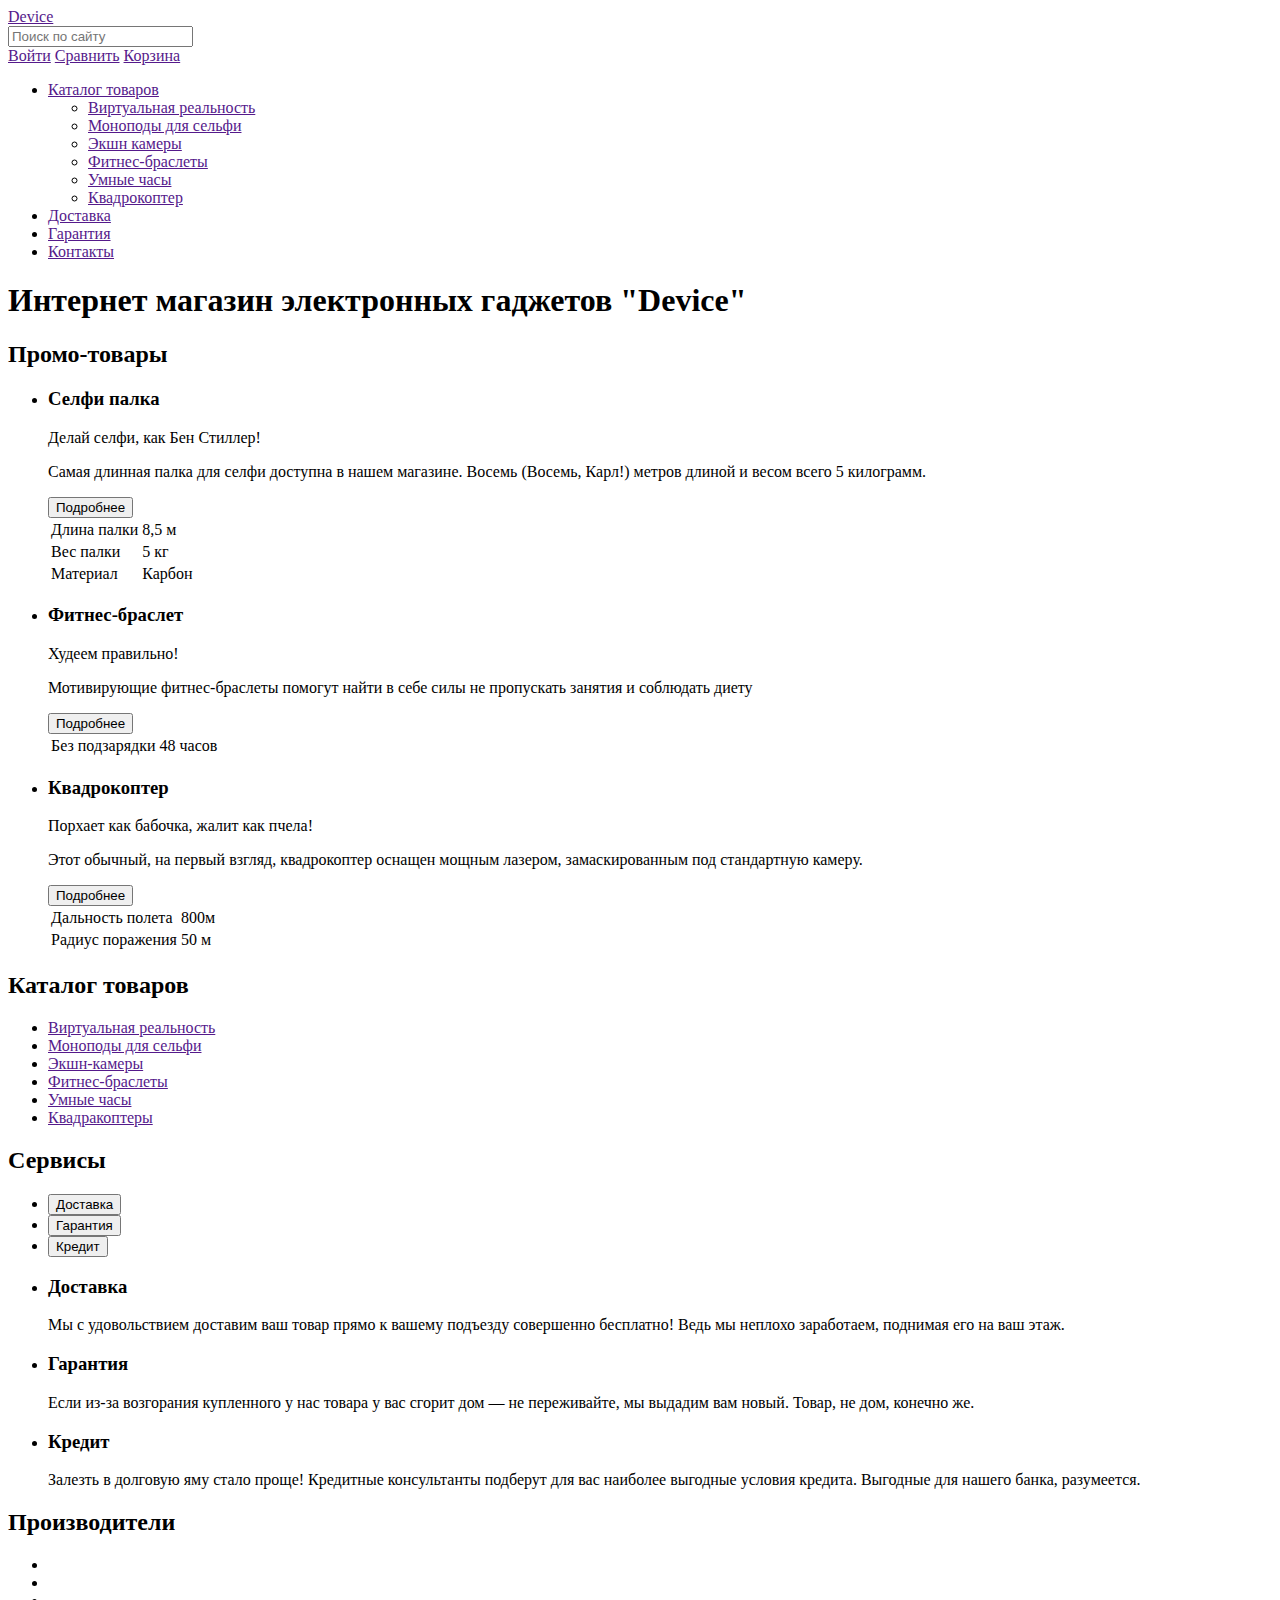
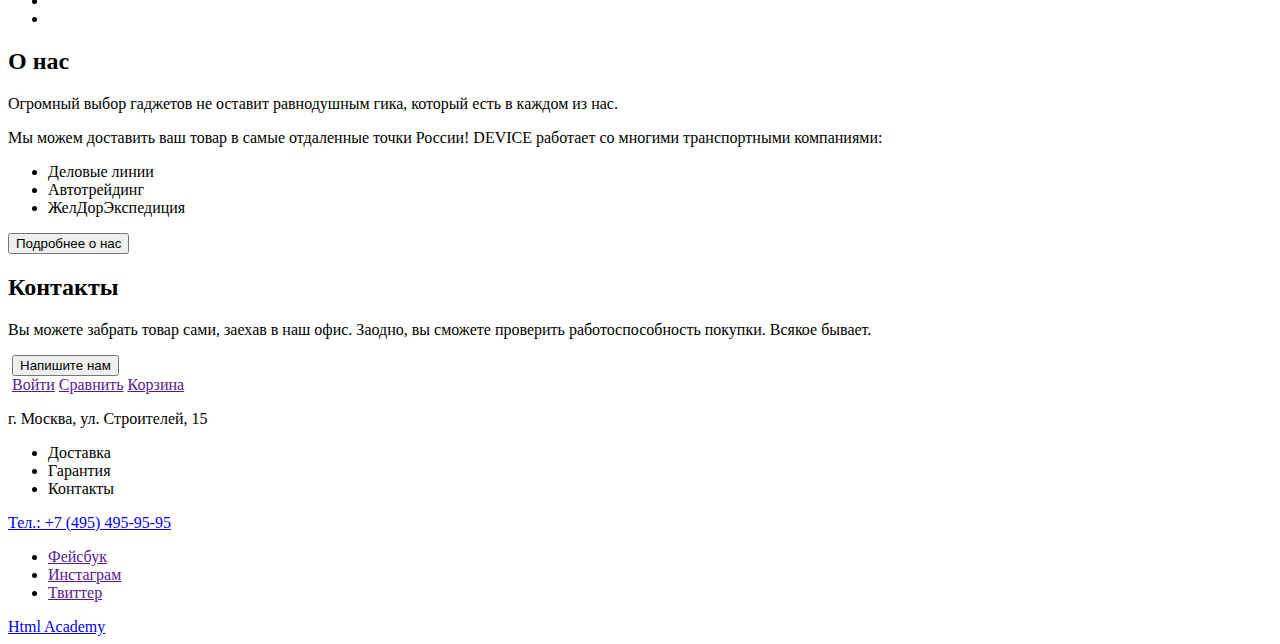
==== index.html @ 53449e1a "разметка главной и каталога" ====
<!DOCTYPE html>
<html lang="ru">

<head>
  <meta charset="UTF-8">
  <title>Интернет магазин электронных гаджетов "Device"</title>
</head>

<body>
  <header>
    <a href="">Device</a>
    <form action="">
      <input type="search" placeholder="Поиск по сайту">
    </form>
    <a href="">Войти</a>
    <a href="">Сравнить</a>
    <a href="">Корзина</a>
    <nav>
      <ul>
        <li>
          <a href="">Каталог товаров</a>
          <ul>
            <li><a href="">Виртуальная реальность</a></li>
            <li><a href="">Моноподы для сельфи</a></li>
            <li><a href="">Экшн камеры</a></li>
            <li><a href="">Фитнес-браслеты</a></li>
            <li><a href="">Умные часы</a></li>
            <li><a href="">Квадрокоптер</a></li>
          </ul>
        </li>
        <li><a href="">Доставка</a></li>
        <li><a href="">Гарантия</a></li>
        <li><a href="">Контакты</a></li>
      </ul>
    </nav>
  </header>
  <main>
    <h1>Интернет магазин электронных гаджетов "Device"</h1>
    <section>
      <h2>Промо-товары</h2>
      <ul>
        <li>
          <h3>Селфи палка</h3>
          <p>Делай селфи, как Бен Стиллер!</p>
          <p>Самая длинная палка для селфи доступна в нашем магазине. Восемь (Восемь, Карл!) метров
            длиной и весом всего 5 килограмм.
          </p>
          <button type="button">Подробнее</button>
          <table>
            <tr>
              <td>Длина палки</td>
              <td>8,5 м</td>
            </tr>
            <tr>
              <td>Вес палки</td>
              <td>5 кг</td>
            </tr>
            <tr>
              <td>Материал</td>
              <td>Карбон</td>
            </tr>
          </table>
        </li>
        <li>
          <h3>Фитнес-браслет</h3>
          <p>Худеем правильно!</p>
          <p>Мотивирующие фитнес-браслеты помогут найти в себе силы не пропускать занятия и соблюдать диету</p>
          <button type="button">Подробнее</button>
          <table>
            <tr>
              <td>Без подзарядки</td>
              <td>48 часов</td>
            </tr>
          </table>
        </li>
        <li>
          <h3>Квадрокоптер</h3>
          <p>Порхает как бабочка, жалит как пчела!</p>
          <p>Этот обычный, на первый взгляд, квадрокоптер оснащен мощным лазером, замаскированным под стандартную
            камеру.</p>
          <button type="button">Подробнее</button>
          <table>
            <tr>
              <td>Дальность полета</td>
              <td>800м</td>
            </tr>
            <tr>
              <td>Радиус поражения</td>
              <td>50 м</td>
            </tr>
          </table>
        </li>
      </ul>
    </section>
    <section>
      <h2>Каталог товаров</h2>
      <ul>
        <li><a href="">Виртуальная реальность</a></li>
        <li><a href="">Моноподы для сельфи</a></li>
        <li><a href="">Экшн-камеры</a></li>
        <li><a href="">Фитнес-браслеты</a></li>
        <li><a href="">Умные часы</a></li>
        <li><a href="">Квадракоптеры</a></li>
      </ul>
    </section>
    <section>
      <h2>Сервисы</h2>
      <ul>
        <li><button type="button">Доставка</button></li>
        <li><button type="button">Гарантия</button></li>
        <li><button type="button">Кредит</button></li>
      </ul>
      <ul>
        <li>
          <h3>Доставка</h3>
          <p>Мы с удовольствием доставим ваш товар прямо к вашему подъезду совершенно бесплатно! Ведь мы неплохо
            заработаем, поднимая его на ваш этаж.</p>
        </li>
        <li>
          <h3>Гарантия</h3>
          <p>Если из-за возгорания купленного у нас товара у вас сгорит дом — не переживайте, мы выдадим вам новый.
            Товар, не дом, конечно же.</p>
        </li>
        <li>
          <h3>Кредит</h3>
          <p>Залезть в долговую яму стало проще! Кредитные консультанты подберут для вас наиболее выгодные
            условия кредита. Выгодные для нашего банка, разумеется.</p>
        </li>
      </ul>
    </section>
    <section>
      <h2>Производители</h2>
      <ul>
        <li><a href=""><img src="" alt=""></a></li>
        <li><a href=""><img src="" alt=""></a></li>
        <li><a href=""><img src="" alt=""></a></li>
        <li><a href=""><img src="" alt=""></a></li>
      </ul>
    </section>
    <section>
      <h2>О нас</h2>
      <p>Огромный выбор гаджетов не оставит равнодушным гика,
        который есть в каждом из нас.</p>
      <p>Мы можем доставить ваш товар в самые отдаленные точки
        России! DEVICE работает со многими транспортными компаниями:</p>
      <ul>
        <li>Деловые линии</li>
        <li>Автотрейдинг</li>
        <li>ЖелДорЭкспедиция</li>
      </ul>
      <button type="button">Подробнее о нас</button>
    </section>
    <section>
      <h2>Контакты</h2>
      <p>Вы можете забрать товар сами, заехав в наш офис. Заодно, вы сможете
        проверить работоспособность покупки. Всякое бывает.</p>
      <img src="" alt="">
      <button type="button">Напишите нам</button>
    </section>
  </main>
  <footer>
    <a href=""><img src="" alt=""></a>
    <a href="">Войти</a>
    <a href="">Сравнить</a>
    <a href="">Корзина</a>
    <p>г. Москва, ул. Строителей, 15</p>
    <ul>
      <li>Доставка</li>
      <li>Гарантия</li>
      <li>Контакты</li>
    </ul>
    <a href="tel:+7 (495) 495-95-95">Тел.: +7 (495) 495-95-95</a>
    <ul>
      <li><a href="">Фейсбук</a></li>
      <li><a href="">Инстаграм</a></li>
      <li><a href="">Твиттер</a></li>
    </ul>
    <a class="link developers__link" href="https://htmlacademy.ru/intensive/htmlcss">Html Academy</a>
  </footer>
</body>

</html>
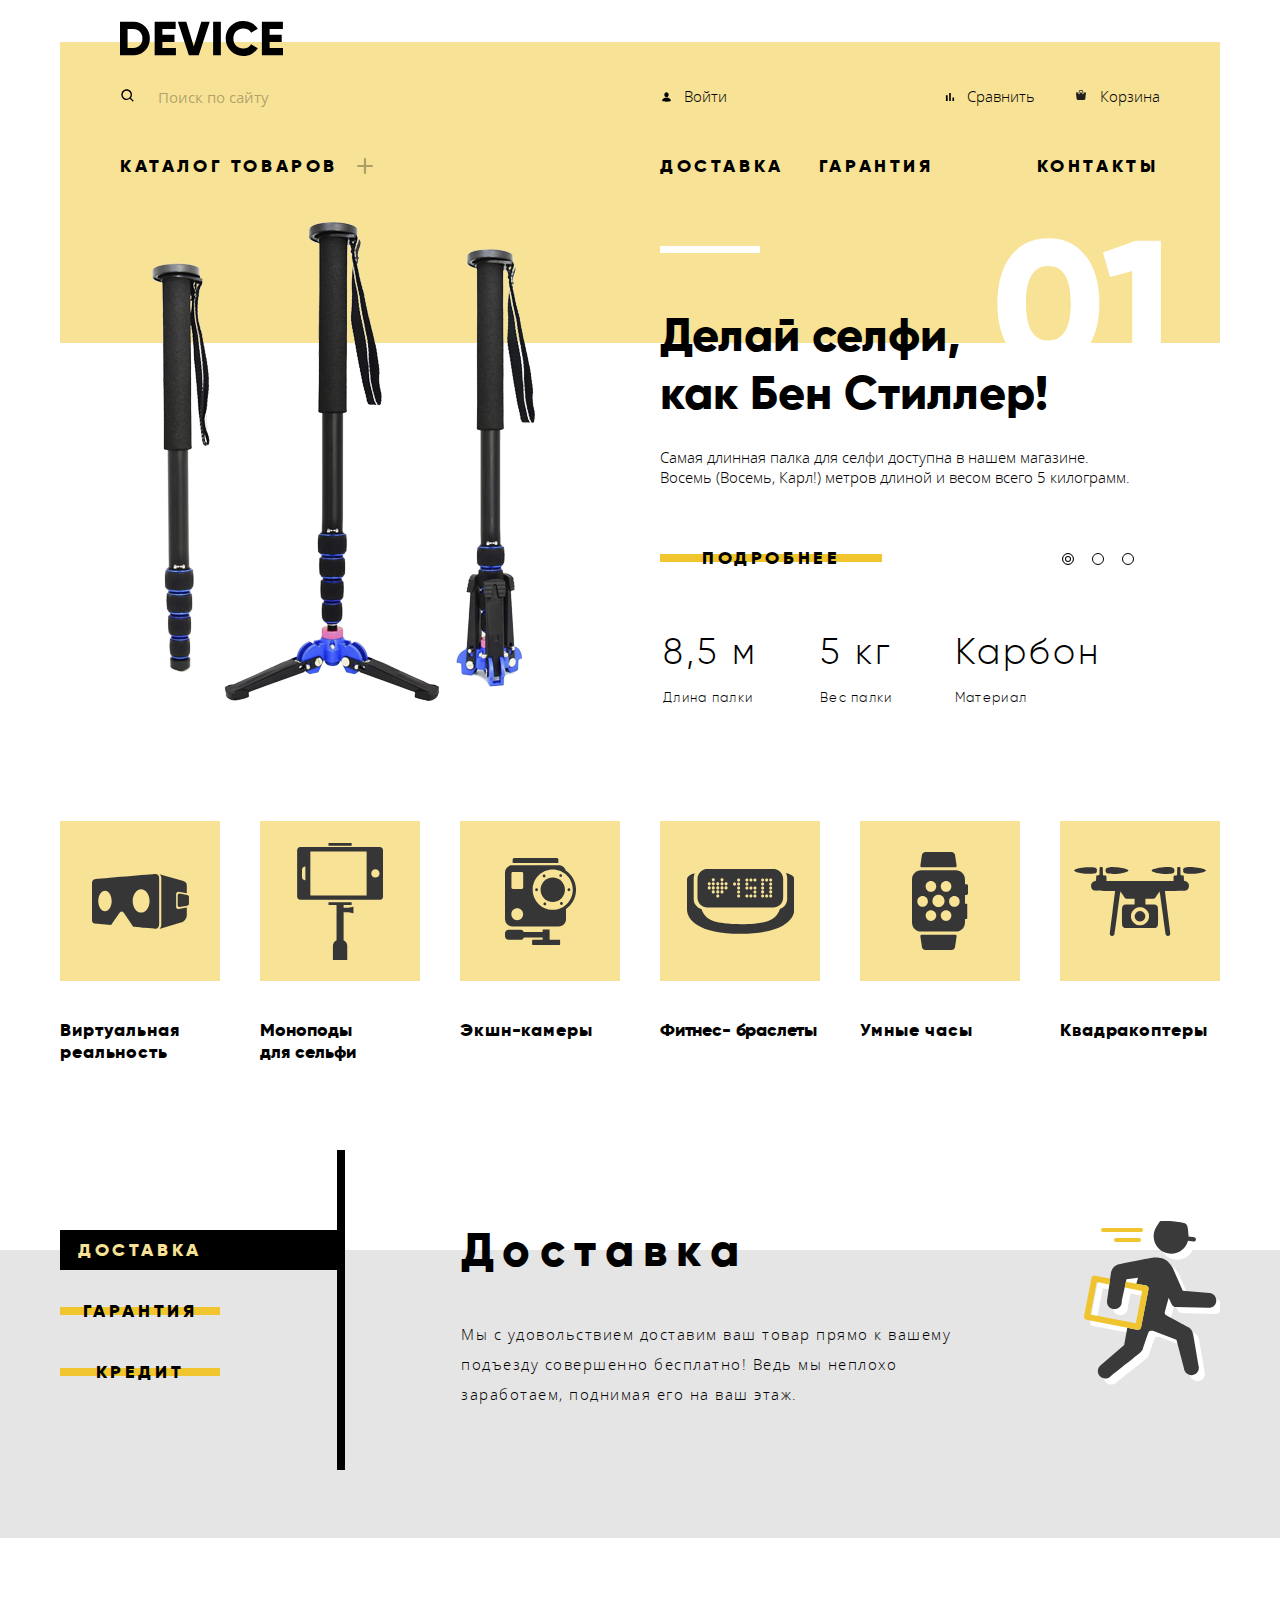
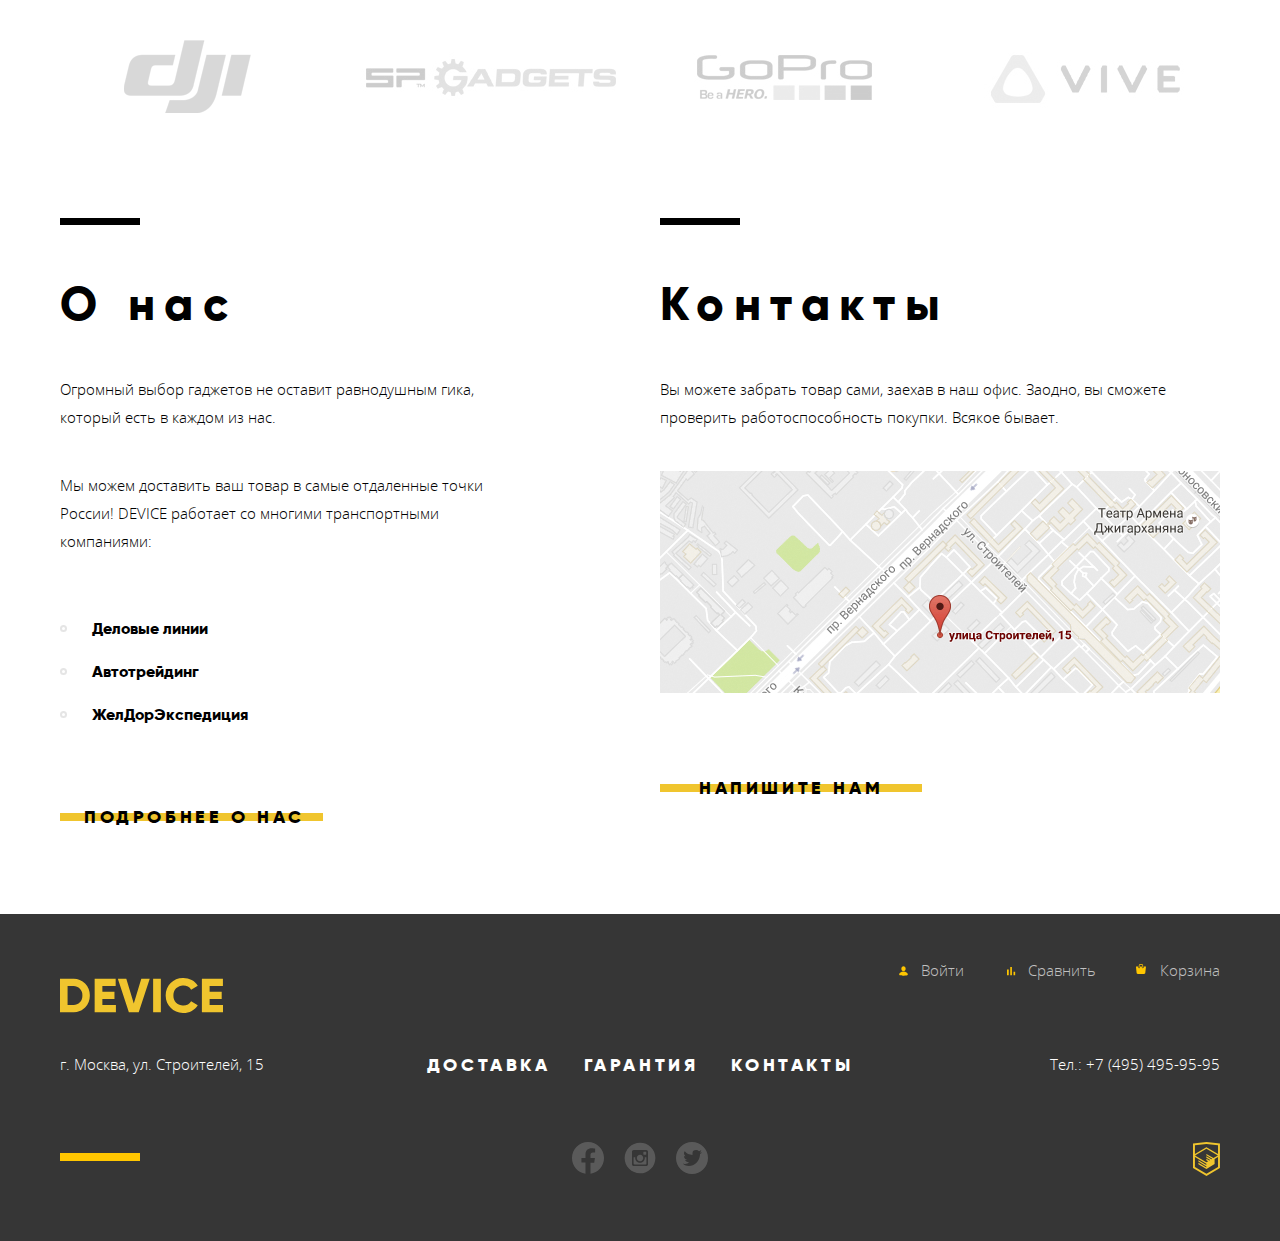
==== commit 3d3c0a88: "стили главной страницы" ====
--- a/index.html
+++ b/index.html
@@ -4,179 +4,382 @@
 <head>
   <meta charset="UTF-8">
   <title>Интернет магазин электронных гаджетов "Device"</title>
+  <link href="css/normalize.css" rel="stylesheet">
+  <link href="css/style.css" rel="stylesheet">
 </head>
 
 <body>
-  <header>
-    <a href="">Device</a>
-    <form action="">
-      <input type="search" placeholder="Поиск по сайту">
+  <div class="layout-positioner">
+    <header class="header">
+      <span class="header__logo"><img src="img/device-logo-black.svg" width="163" height="35"
+          alt="Логотип Device"></span>
+      <div class="header-container">
+        <div class="header-top">
+          <form class="search-form" action="https://echo.htmlacademy.ru" method="GET">
+            <label class="search-form__label" for="search-form__search">
+              <span class="visually-hidden">Поиск по сайту</span>
+            </label>
+            <input class="search-form__input" id="search-form__search" type="search" placeholder="Поиск по сайту">
+            <button class="search-form__button" type="submit">найти</button>
+          </form>
+          <div class="header-top__user-menu">
+            <a class="link header-top__link header-top__link_type_enter" href="blank.html">Войти</a>
+            <a class="link header-top__link header-top__link_type_compare" href="blank.html">Сравнить</a>
+            <a class="link header-top__link header-top__link_type_cart" href="blank.html">Корзина</a>
+          </div>
+        </div>
+        <div class="header-bottom">
+          <div class="catalog-menu-container">
+            <a class="link header-bottom__link" href="blank.html">Каталог товаров</a>
+            <ul class="catalog-menu">
+              <li class="catalog-menu__item"><a class="link catalog-menu__link" href="blank.html">Виртуальная
+                  реальность</a>
+              </li>
+              <li class="catalog-menu__item"><a class="link catalog-menu__link"
+                  href="blank.html">Фитнес-&nbsp;браслеты</a></li>
+              <li class="catalog-menu__item"><a class="link catalog-menu__link" href="blank.html">Квадрокоптер</a></li>
+              <li class="catalog-menu__item"><a class="link catalog-menu__link" href="catalog.html">Моноподы для
+                  сельфи</a></li>
+              <li class="catalog-menu__item"><a class="link catalog-menu__link" href="blank.html">Умные
+                  часы</a></li>
+              <li class="catalog-menu__item"><a class="link catalog-menu__link" href="blank.html">Экш-камеры</a></li>
+            </ul>
+          </div>
+          <nav class="main-navigation">
+            <ul class="main-navigation__list">
+              <li class="main-navigation__item"><a class="link header-bottom__link" href="blank.html">Доставка</a></li>
+              <li class="main-navigation__item"><a class="link header-bottom__link" href="blank.html">Гарантия</a></li>
+              <li class="main-navigation__item"><a class="link header-bottom__link" href="blank.html">Контакты</a></li>
+            </ul>
+          </nav>
+        </div>
+      </div>
+    </header>
+  </div>
+  <main class="main">
+    <div class="layout-positioner">
+      <h1 class="visually-hidden">Интернет магазин электронных гаджетов "Device"</h1>
+      <section class="main__promo-sliders">
+        <h2 class="visually-hidden">Промо-товары</h2>
+        <ul class="promo-sliders">
+          <li class="promo-slider promo-slider_current">
+            <h3 class="visually-hidden">Селфи палка</h3>
+            <div class="promo-slider__image-container">
+              <img class="promo-slider__image" src="img/slider-1_1.png" width="384" height="486" alt="Палка для сельфи">
+            </div>
+            <div class="promo-slider__desc">
+              <p class="title promo-slider__title">Делай селфи,<br> как Бен Стиллер!</p>
+              <p class="promo-slider__text">Самая длинная палка для селфи доступна в нашем магазине. Восемь
+                (Восемь, Карл!) метров длиной и весом всего 5 килограмм.
+              </p>
+              <div class="promo-slider__buttons-container">
+                <a class="link link-button promo-slider__link-button" href="blank.html">Подробнее</a>
+                <ul class="slider-controls">
+                  <li class="slider-controls__item"><button
+                      class="slider-controls__button slider-controls__button-current" type="button"
+                      aria-label="Первый слайд"></button></li>
+                  <li class="slider-controls__item"><button class="slider-controls__button" type="button"
+                      aria-label="Второй слайд"></button></li>
+                  <li class="slider-controls__item"><button class="slider-controls__button" type="button"
+                      aria-label="Третий слайд"></button></li>
+                </ul>
+              </div>
+              <table class="slider-table">
+                <tr class="slider-table__item">
+                  <td class="slider-table__value">8,5 м</td>
+                  <td class="slider-table__name">Длина палки</td>
+                </tr>
+                <tr class="slider-table__item">
+                  <td class="slider-table__value">5 кг</td>
+                  <td class="slider-table__name">Вес палки</td>
+                </tr>
+                <tr class="slider-table__item">
+                  <td class="slider-table__value">Карбон</td>
+                  <td class="slider-table__name">Материал</td>
+                </tr>
+              </table>
+            </div>
+          </li>
+          <li class="promo-slider ">
+            <h3 class="visually-hidden">Фитнес-браслет</h3>
+            <div class="promo-slider__image-container">
+              <img class="promo-slider__image" src="img/slider-2_1.png" width="345" height="485" alt="Фитнес-браслет">
+            </div>
+            <div class="promo-slider__desc">
+              <p class="title promo-slider__title">Худеем<br> правильно!</p>
+              <p class="promo-slider__text">Мотивирующие фитнес-браслеты помогут найти в себе силы не&nbsp;пропускать
+                занятия и соблюдать диету</p>
+              <div class="promo-slider__buttons-container">
+                <a class="link link-button promo-slider__link-button" href="blank.html">Подробнее</a>
+                <ul class="slider-controls">
+                  <li class="slider-controls__item"><button class="slider-controls__button" type="button"
+                      aria-label="Первый слайд"></button></li>
+                  <li class="slider-controls__item"><button
+                      class="slider-controls__button slider-controls__button-current" type="button"
+                      aria-label="Второй слайд"></button></li>
+                  <li class="slider-controls__item"><button class="slider-controls__button" type="button"
+                      aria-label="Третий слайд"></button></li>
+                </ul>
+              </div>
+              <table class="slider-table">
+                <tr class="slider-table__item">
+                  <td class="slider-table__value">48 часов</td>
+                  <td class="slider-table__name">Без подзарядки</td>
+                </tr>
+              </table>
+            </div>
+          </li>
+          <li class="promo-slider ">
+            <h3 class="visually-hidden">Квадрокоптер</h3>
+            <div class="promo-slider__image-container">
+              <img class="promo-slider__image" src="img/slider-3_1.png" width="526" height="334" alt="Квадрокоптер">
+            </div>
+            <div class="promo-slider__desc">
+              <p class="title promo-slider__title">Порхает как бабочка, жалит как пчела!</p>
+              <p class="promo-slider__text">Этот обычный, на первый взгляд, квадрокоптер оснащен мощным&nbsp;лазером,
+                замаскированным под стандартную
+                камеру.</p>
+              <div class="promo-slider__buttons-container">
+                <a class="link link-button promo-slider__link-button" href="">Подробнее</a>
+                <ul class="slider-controls">
+                  <li class="slider-controls__item"><button class="slider-controls__button" type="button"
+                      aria-label="Первый слайд"></button></li>
+                  <li class="slider-controls__item"><button class="slider-controls__button" type="button"
+                      aria-label="Второй слайд"></button></li>
+                  <li class="slider-controls__item"><button
+                      class="slider-controls__button slider-controls__button-current" type="button"
+                      aria-label="Третий слайд"></button></li>
+                </ul>
+              </div>
+              <table class="slider-table">
+                <tr class="slider-table__item">
+                  <td class="slider-table__value">800 м</td>
+                  <td class="slider-table__name">Дальность полета</td>
+                </tr>
+                <tr class="slider-table__item">
+                  <td class="slider-table__value">50 м</td>
+                  <td class="slider-table__name">Радиус поражения</td>
+                </tr>
+              </table>
+            </div>
+          </li>
+        </ul>
+      </section>
+      <section class="main__catalog-products">
+        <h2 class="visually-hidden">Каталог товаров</h2>
+        <ul class="catalog-products">
+          <li class="catalog-products__item">
+            <a class="link catalog-products__link" href="blank.html">
+              <figure class="catalog-products__figure">
+                <div class="catalog-products__image-container">
+                  <img class="catalog-products__image" src="img/popular-1.svg" width="97" height="55" alt="">
+                </div>
+                <figcaption class="catalog-products__figcaption">Виртуальная реальность</figcaption>
+              </figure>
+            </a>
+          </li>
+          <li class="catalog-products__item">
+            <a class="link catalog-products__link" href="catalog.html">
+              <figure class="catalog-products__figure">
+                <div class="catalog-products__image-container">
+                  <img class="catalog-products__image" src="img/popular-2.svg" width="86" height="117" alt="">
+                </div>
+                <figcaption class="catalog-products__figcaption">Моноподы для&nbsp;сельфи</figcaption>
+              </figure>
+            </a>
+          </li>
+          <li class="catalog-products__item">
+            <a class="link catalog-products__link" href="blank.html">
+              <figure class="catalog-products__figure">
+                <div class="catalog-products__image-container">
+                  <img class="catalog-products__image" src="img/popular-3.svg" width="71" height="87" alt="">
+                </div>
+                <figcaption class="catalog-products__figcaption">Экшн-камеры</figcaption>
+              </figure>
+            </a>
+          </li>
+          <li class="catalog-products__item">
+            <a class="link catalog-products__link" href="blank.html">
+              <figure class="catalog-products__figure">
+                <div class="catalog-products__image-container">
+                  <img class="catalog-products__image" src="img/popular-4.svg" width="107" height="65" alt="">
+                </div>
+                <figcaption class="catalog-products__figcaption">Фитнес-&nbsp;браслеты</figcaption>
+              </figure>
+            </a>
+          </li>
+          <li class="catalog-products__item">
+            <a class="link catalog-products__link" href="blank.html">
+              <figure class="catalog-products__figure">
+                <div class="catalog-products__image-container">
+                  <img class="catalog-products__image" src="img/popular-5.svg" width="56" height="98" alt="">
+                </div>
+                <figcaption class="catalog-products__figcaption">Умные часы</figcaption>
+              </figure>
+            </a>
+          </li>
+          <li class="catalog-products__item">
+            <a class="link catalog-products__link" href="blank.html">
+              <figure class="catalog-products__figure">
+                <div class="catalog-products__image-container">
+                  <img class="catalog-products__image" src="img/popular-6.svg" width="132" height="69" alt="">
+                </div>
+                <figcaption class="catalog-products__figcaption">Квадракоптеры</figcaption>
+              </figure>
+            </a>
+          </li>
+        </ul>
+      </section>
+    </div>
+    <section class="main__services-sliders">
+      <div class="layout-positioner">
+        <div class="services-sliders__container">
+          <h2 class="visually-hidden">Сервисы</h2>
+          <ul class="services-sliders__nav">
+            <li class="services-sliders__nav-content services-sliders__nav-content-current"><button
+                class="link-button services-sliders__button" type="button">Доставка</button></li>
+            <li class="services-sliders__nav-content"><button class="link-button services-sliders__button"
+                type="button">Гарантия</button></li>
+            <li class="services-sliders__nav-content"><button class="link-button services-sliders__button"
+                type="button">Кредит</button></li>
+          </ul>
+          <ul class="services-sliders__list">
+            <li class="services-slider services-slider_current">
+              <h3 class="title services-slider__title">Доставка</h3>
+              <p class="services-slider__text">Мы с удовольствием доставим ваш товар прямо к вашему<br> подъезду
+                совершенно бесплатно! Ведь мы неплохо<br> заработаем, поднимая его на ваш этаж.</p>
+            </li>
+            <li class="services-slider ">
+              <h3 class="title services-slider__title">Гарантия</h3>
+              <p class="services-slider__text">Если из-за возгорания купленного у нас товара у вас сгорит дом — не
+                переживайте, мы выдадим вам новый.<br> Товар, не дом, конечно же.</p>
+            </li>
+            <li class="services-slider">
+              <h3 class="title services-slider__title">Кредит</h3>
+              <p class="services-slider__text">Залезть в долговую яму стало проще! Кредитные консультанты подберут для
+                вас наиболее выгодные<br> условия кредита. Выгодные для нашего банка, разумеется.</p>
+            </li>
+          </ul>
+        </div>
+      </div>
+    </section>
+    <div class="layout-positioner">
+      <section class="main__manufacturers">
+        <h2 class="visually-hidden">Производители</h2>
+        <ul class="manufacturers__list">
+          <li class="manufacturers__item"><a class="link manufacturers__link" href="blank.html"
+              aria-label="Перейти на сайт производителя Dji"><img class="manufacturers__image"
+                src="img/manufacturers_logo-1.png" width="260" height="100" alt="Логотип производителя Dji"></a></li>
+          <li class="manufacturers__item"><a class="link manufacturers__link" href="blank.html"
+              aria-label="Перейти на сайт производителя Sp Gadjets"><img class="manufacturers__image"
+                src="img/manufacturers_logo-2.png" width="260" height="100" alt="Логотип производителя Sp Gadjets"></a>
+          </li>
+          <li class="manufacturers__item"><a class="link manufacturers__link" href="blank.html"
+              aria-label="Перейти на сайт производителя Go pro"><img class="manufacturers__image"
+                src="img/manufacturers_logo-3.png" width="260" height="100" alt="Логотип производителя Go Pro"></a></li>
+          <li class="manufacturers__item"><a class="link manufacturers__link" href="blank.html"
+              aria-label="Перейти на сайт производителя Vive"><img class="manufacturers__image"
+                src="img/manufacturers_logo-4.png" width="260" height="100" alt="Логотип производителя Vive"></a>
+          </li>
+        </ul>
+      </section>
+      <div class="info main__info-container">
+        <section class="about-us">
+          <h2 class="title info__title">О нас</h2>
+          <p class="info__text">Огромный выбор гаджетов не оставит равнодушным гика,
+            который есть в каждом из нас.</p>
+          <p class="info__text">Мы можем доставить ваш товар в самые отдаленные точки
+            России! DEVICE работает со многими транспортными компаниями:</p>
+          <ul class="about-us__list">
+            <li class="about-us__item">Деловые линии</li>
+            <li class="about-us__item">Автотрейдинг</li>
+            <li class="about-us__item">ЖелДорЭкспедиция</li>
+          </ul>
+          <a class="link link-button about-us__link-button" href="blank.html">Подробнее о нас</a>
+        </section>
+        <section class="contacts">
+          <h2 class="title info__title">Контакты</h2>
+          <p class="info__text">Вы можете забрать товар сами, заехав в наш офис. Заодно, вы сможете
+            проверить работоспособность покупки. Всякое бывает.</p>
+          <a class="link contacts__image-link"
+            href="https://www.google.ru/maps/d/viewer?mid=1NiERkeAQxdjzrdMQ0gcSNCqIagpv5r_j&hl=ru&ll=59.93878907302976%2C30.323349251852488&z=17"
+            aria-label="Перейти к сервису google карты"><img class="contacts__image" src="img/map.jpg" width="560"
+              height="222" alt="Офис компании по адресу ул. Строителей 15, Москва"></a>
+          <a class="link link-button contacts__link-button" href="blank.html">Напишите нам</a>
+        </section>
+      </div>
+    </div>
+  </main>
+  <footer class="footer">
+    <div class="layout-positioner">
+      <div class="footer-top">
+        <img class="footer-top__image-logo" src="img/device-logo-yellow.svg" width="163" height="35" alt="">
+        <div class="footer-top__user-menu">
+          <a class="link footer-top-user-menu__link" href="blank.html">Войти</a>
+          <a class="link footer-top-user-menu__link" href="blank.html">Сравнить</a>
+          <a class="link footer-top-user-menu__link" href="blank.html">Корзина</a>
+        </div>
+      </div>
+      <div class="footer-middle">
+        <p class="footer-middle__address">г. Москва, ул. Строителей, 15</p>
+        <ul class="footer-middle__shop-menu">
+          <li class="footer-middle-shop-menu__item"><a class="link footer-middle-shop-menu__link"
+              href="blank.html">Доставка</a>
+          </li>
+          <li class="footer-middle-shop-menu__item"><a class="link footer-middle-shop-menu__link"
+              href="blank.html">Гарантия</a>
+          </li>
+          <li class="footer-middle-shop-menu__item"><a class="link footer-middle-shop-menu__link"
+              href="blank.html">Контакты</a>
+          </li>
+        </ul>
+        <a class="link footer-middle__tel" href="tel:+74954959595">Тел.: +7 (495) 495-95-95</a>
+      </div>
+      <div class="footer-bottom">
+        <ul class="footer-bottom__social-menu">
+          <li class="footer-bottom-social-menu__item"><a class="link footer-bottom-social-menu__link"
+              href="blank.html"><span class="visually-hidden">Фейсбук</span></a></li>
+          <li class="footer-bottom-social-menu__item"><a class="link footer-bottom-social-menu__link"
+              href="blank.html"><span class="visually-hidden">Инстаграм</span></a></li>
+          <li class="footer-bottom-social-menu__item"><a class="link footer-bottom-social-menu__link"
+              href="blank.html"><span class="visually-hidden">Твиттер</span></a></li>
+        </ul>
+        <a class="link footer-bottom__developers-link" href="https://htmlacademy.ru/intensive/htmlcss"><span
+            class="visually-hidden">HTML Academy</span></a>
+      </div>
+    </div>
+  </footer>
+  <section class="modal modal-feedback ">
+    <h2 class="visually-hidden">Обратная связь</h2>
+    <form class="feedback-form" action="https://echo.htmlacademy.ru/" method="POST">
+
+      <p class="feedback-form__item-contacts">
+        <label for="feedback-name">Ваше имя:</label>
+        <input class="feedback-form__input feedback-form__input_type_text" id="feedback-name" type="text" name="name"
+          placeholder="Имя Фамилия">
+      </p>
+      <p class="feedback-form__item-contacts">
+        <label for="feedback-email">Ваш e-mail:</label>
+        <input class="feedback-form__input feedback-form__input_type_email" id="feedback-email" type="email"
+          name="email" placeholder="email@example.com">
+      </p>
+      <p class="feedback-form__item-text">
+        <label for="feedback-text">Текст письма:</label>
+        <textarea class="feedback-form__textarea" id="feedback-text" name="text"
+          placeholder="В свободной форме"></textarea>
+      </p>
+      <button class="link-button feedback-form__button" type="submit">Отправить</button>
     </form>
-    <a href="">Войти</a>
-    <a href="">Сравнить</a>
-    <a href="">Корзина</a>
-    <nav>
-      <ul>
-        <li>
-          <a href="">Каталог товаров</a>
-          <ul>
-            <li><a href="">Виртуальная реальность</a></li>
-            <li><a href="">Моноподы для сельфи</a></li>
-            <li><a href="">Экшн камеры</a></li>
-            <li><a href="">Фитнес-браслеты</a></li>
-            <li><a href="">Умные часы</a></li>
-            <li><a href="">Квадрокоптер</a></li>
-          </ul>
-        </li>
-        <li><a href="">Доставка</a></li>
-        <li><a href="">Гарантия</a></li>
-        <li><a href="">Контакты</a></li>
-      </ul>
-    </nav>
-  </header>
-  <main>
-    <h1>Интернет магазин электронных гаджетов "Device"</h1>
-    <section>
-      <h2>Промо-товары</h2>
-      <ul>
-        <li>
-          <h3>Селфи палка</h3>
-          <p>Делай селфи, как Бен Стиллер!</p>
-          <p>Самая длинная палка для селфи доступна в нашем магазине. Восемь (Восемь, Карл!) метров
-            длиной и весом всего 5 килограмм.
-          </p>
-          <button type="button">Подробнее</button>
-          <table>
-            <tr>
-              <td>Длина палки</td>
-              <td>8,5 м</td>
-            </tr>
-            <tr>
-              <td>Вес палки</td>
-              <td>5 кг</td>
-            </tr>
-            <tr>
-              <td>Материал</td>
-              <td>Карбон</td>
-            </tr>
-          </table>
-        </li>
-        <li>
-          <h3>Фитнес-браслет</h3>
-          <p>Худеем правильно!</p>
-          <p>Мотивирующие фитнес-браслеты помогут найти в себе силы не пропускать занятия и соблюдать диету</p>
-          <button type="button">Подробнее</button>
-          <table>
-            <tr>
-              <td>Без подзарядки</td>
-              <td>48 часов</td>
-            </tr>
-          </table>
-        </li>
-        <li>
-          <h3>Квадрокоптер</h3>
-          <p>Порхает как бабочка, жалит как пчела!</p>
-          <p>Этот обычный, на первый взгляд, квадрокоптер оснащен мощным лазером, замаскированным под стандартную
-            камеру.</p>
-          <button type="button">Подробнее</button>
-          <table>
-            <tr>
-              <td>Дальность полета</td>
-              <td>800м</td>
-            </tr>
-            <tr>
-              <td>Радиус поражения</td>
-              <td>50 м</td>
-            </tr>
-          </table>
-        </li>
-      </ul>
-    </section>
-    <section>
-      <h2>Каталог товаров</h2>
-      <ul>
-        <li><a href="">Виртуальная реальность</a></li>
-        <li><a href="">Моноподы для сельфи</a></li>
-        <li><a href="">Экшн-камеры</a></li>
-        <li><a href="">Фитнес-браслеты</a></li>
-        <li><a href="">Умные часы</a></li>
-        <li><a href="">Квадракоптеры</a></li>
-      </ul>
-    </section>
-    <section>
-      <h2>Сервисы</h2>
-      <ul>
-        <li><button type="button">Доставка</button></li>
-        <li><button type="button">Гарантия</button></li>
-        <li><button type="button">Кредит</button></li>
-      </ul>
-      <ul>
-        <li>
-          <h3>Доставка</h3>
-          <p>Мы с удовольствием доставим ваш товар прямо к вашему подъезду совершенно бесплатно! Ведь мы неплохо
-            заработаем, поднимая его на ваш этаж.</p>
-        </li>
-        <li>
-          <h3>Гарантия</h3>
-          <p>Если из-за возгорания купленного у нас товара у вас сгорит дом — не переживайте, мы выдадим вам новый.
-            Товар, не дом, конечно же.</p>
-        </li>
-        <li>
-          <h3>Кредит</h3>
-          <p>Залезть в долговую яму стало проще! Кредитные консультанты подберут для вас наиболее выгодные
-            условия кредита. Выгодные для нашего банка, разумеется.</p>
-        </li>
-      </ul>
-    </section>
-    <section>
-      <h2>Производители</h2>
-      <ul>
-        <li><a href=""><img src="" alt=""></a></li>
-        <li><a href=""><img src="" alt=""></a></li>
-        <li><a href=""><img src="" alt=""></a></li>
-        <li><a href=""><img src="" alt=""></a></li>
-      </ul>
-    </section>
-    <section>
-      <h2>О нас</h2>
-      <p>Огромный выбор гаджетов не оставит равнодушным гика,
-        который есть в каждом из нас.</p>
-      <p>Мы можем доставить ваш товар в самые отдаленные точки
-        России! DEVICE работает со многими транспортными компаниями:</p>
-      <ul>
-        <li>Деловые линии</li>
-        <li>Автотрейдинг</li>
-        <li>ЖелДорЭкспедиция</li>
-      </ul>
-      <button type="button">Подробнее о нас</button>
-    </section>
-    <section>
-      <h2>Контакты</h2>
-      <p>Вы можете забрать товар сами, заехав в наш офис. Заодно, вы сможете
-        проверить работоспособность покупки. Всякое бывает.</p>
-      <img src="" alt="">
-      <button type="button">Напишите нам</button>
-    </section>
-  </main>
-  <footer>
-    <a href=""><img src="" alt=""></a>
-    <a href="">Войти</a>
-    <a href="">Сравнить</a>
-    <a href="">Корзина</a>
-    <p>г. Москва, ул. Строителей, 15</p>
-    <ul>
-      <li>Доставка</li>
-      <li>Гарантия</li>
-      <li>Контакты</li>
-    </ul>
-    <a href="tel:+7 (495) 495-95-95">Тел.: +7 (495) 495-95-95</a>
-    <ul>
-      <li><a href="">Фейсбук</a></li>
-      <li><a href="">Инстаграм</a></li>
-      <li><a href="">Твиттер</a></li>
-    </ul>
-    <a class="link developers__link" href="https://htmlacademy.ru/intensive/htmlcss">Html Academy</a>
-  </footer>
+    <button class="modal-close " type="button" aria-label="Закрыть"></button>
+  </section>
+  <section class="modal modal-map">
+    <h2 class="visually-hidden">Как до нас добраться</h2>
+    <iframe
+      src="https://www.google.com/maps/embed?pb=!1m18!1m12!1m3!1d2249.1125488779994!2d37.52742931541507!3d55.68703098053579!2m3!1f0!2f0!3f0!3m2!1i1024!2i768!4f13.1!3m3!1m2!1s0x46b54cf65f5c8955%3A0x694710ccd55501e!2z0YPQuy4g0KHRgtGA0L7QuNGC0LXQu9C10LksIDE1LCDQnNC-0YHQutCy0LAsIDExOTMxMQ!5e0!3m2!1sru!2sru!4v1604918286579!5m2!1sru!2sru"
+      width="960" height="560" allowfullscreen title="Офис компании по адресу ул.
+        Строителей 15, Москва"></iframe>
+    <button class="modal-close" type="button" aria-label="Закрыть"></button>
+  </section>
 </body>
 
 </html>
--- a/css/style.css
+++ b/css/style.css
@@ -0,0 +1,1330 @@
+/* fonts */
+
+@font-face {
+  font-style: normal;
+  font-weight: 400;
+  font-family: "Open Sans";
+
+  src: local("Open Sans"), local("OpenSans-Regular"),
+  url("../fonts/opensans.woff2") format("woff2"),
+  url("../fonts/opensans.woff") format("woff");
+}
+
+@font-face {
+  font-style: normal;
+  font-weight: 300;
+  font-family: "Open Sans";
+
+  src: local("Open Sans Light"), local("OpenSans-Light"),
+  url("../fonts/opensanslight.woff2") format("woff2"),
+  url("../fonts/opensanslight.woff") format("woff");
+}
+
+@font-face {
+  font-style: normal;
+  font-weight: 300;
+  font-family: "Gilroy";
+
+  src: local("Gilroy Light"), local("Gilroy-Light"),
+  url("../fonts/gilroylight.woff2") format("woff2"),
+  url("../fonts/gilroylight.woff") format("woff");
+}
+
+@font-face {
+  font-style: normal;
+  font-weight: 800;
+  font-family: "Gilroy";
+
+  src: local("Gilroy ExtraBold"), local("Gilroy-ExtraBold"),
+  url("../fonts/gilroyextrabold.woff2") format("woff2"),
+  url("../fonts/gilroyextrabold.woff") format("woff");
+}
+
+/* Variables */
+
+:root {
+  --black-300: #363636;
+  /* black */
+  --black-400: #000000;
+  --black-opacity-015: rgba(0, 0, 0, 0.15);
+  --black-opacity-03: rgba(0, 0, 0, 0.3);
+  --black-opacity-04: rgba(0, 0, 0, 0.4);
+  --black-opacity-06: rgba(0, 0, 0, 0.6);
+  /* green */
+  --green-400: #91c92f;
+  --grey-350: #f2f2f2;
+  --grey-400: #e5e5e5;
+  --grey-450: #eaeaea;
+  /* pink */
+  --pink-300: #f6dada;
+  /* white */
+  --white-400: #ffffff;
+  --white-opacity-03: rgba(255, 255, 255, 0.3);
+  --white-opacity-07: rgba(255, 255, 255, 0.7);
+  --yellow-200: #f7e296;
+  --yellow-200-opacity-05: rgba(247, 226, 150, 0.5);
+  --yellow-500: #f0c52e;
+  --yellow-500-opacity-03: rgba(240, 197, 46, 0.3);
+  --yellow-500-opacity-05: rgba(240, 197, 46, 0.5);
+  /* yellow */
+  --yellow-550: #ffc600;
+}
+
+/* Global */
+
+body {
+  min-width: 1200px;
+  margin: 0;
+  padding: 0;
+
+  font-weight: 300;
+  font-size: 15px;
+  font-family: "Open Sans", Arial, sans-serif;
+  color: var(--black-400);
+}
+
+img {
+  max-width: 100%;
+  height: auto;
+}
+
+/* blank.html */
+
+.unavailable-content {
+  min-height: 400px;
+}
+
+/* layout-positioner */
+
+.layout-positioner {
+  width: 1160px;
+  margin: 0 auto;
+  padding: 0 20px;
+}
+
+/* visually-hidden */
+
+.visually-hidden {
+  position: absolute;
+
+  width: 1px;
+  height: 1px;
+  margin: -1px;
+  padding: 0;
+  overflow: hidden;
+
+  border: 0;
+
+  clip: rect(0 0 0 0);
+}
+
+/* Link */
+
+.link {
+  color: var(--black-400);
+  text-decoration: none;
+}
+
+/* Link-button */
+
+.link-button {
+  position: relative;
+  z-index: 1;
+
+  display: inline-block;
+
+  font-weight: 800;
+  font-size: 18px;
+  line-height: 22px;
+  font-family: "Gilroy", Arial, sans-serif;
+  text-transform: uppercase;
+  letter-spacing: 0.2em;
+
+  background-color: transparent;
+  border: none;
+  cursor: pointer;
+}
+
+.link-button::before {
+  content: "";
+  position: absolute;
+  top: 40%;
+  left: 0;
+  z-index: -1;
+
+  width: 100%;
+  height: 8px;
+
+  background-color: var(--yellow-500);
+
+  transition: all 0.3s ease-in;
+}
+
+.link-button:hover::before {
+  top: 0;
+
+  height: 100%;
+}
+
+/* Title */
+
+.title {
+  font-weight: 800;
+  font-size: 47px;
+  line-height: 58px;
+  font-family: "Gilroy", Arial, sans-serif;
+}
+
+/* Header */
+
+.header {
+  position: relative;
+
+  margin: 21px 0 0;
+  padding: 21px 0 0;
+}
+
+.header-container {
+  padding: 28px 60px 166px;
+
+  background-color: var(--yellow-200);
+}
+
+.header__logo {
+  position: absolute;
+  top: 0;
+  left: 60px;
+}
+
+.header-top {
+  display: grid;
+  align-items: center;
+  margin: 0 0 34px;
+
+  line-height: 20px;
+
+  gap: 40px;
+  grid-template-columns: 1fr 1fr;
+}
+
+.search-form {
+  position: relative;
+}
+
+.search-form::before {
+  content: "";
+  position: absolute;
+  top: 18px;
+  left: 0;
+
+  width: 16px;
+  height: 16px;
+
+  background-image: url(../img/decorative/icon_search.svg);
+  background-repeat: no-repeat;
+  background-position: 0 0;
+}
+
+.search-form:focus-within::after {
+  content: "";
+  position: absolute;
+  bottom: 0;
+  left: 0;
+
+  width: 356px;
+  height: 2px;
+
+  background-color: var(--black-400);
+}
+
+.search-form__input {
+  width: 356px;
+  padding: 15px 15px 15px 38px;
+
+  background-color: transparent;
+  border: none;
+  outline: none;
+}
+
+.search-form__input:focus + .search-form__button,
+.search-form__button:active {
+  visibility: visible;
+}
+
+.search-form__input::placeholder {
+  color: var(--black-opacity-03);
+}
+
+.search-form__input:hover::placeholder {
+  color: var(--black-opacity-06);
+}
+
+.search-form__button {
+  display: inline-block;
+  margin: 0 0 0 -4px;
+  padding: 15px 17px;
+
+  font-weight: 300;
+  vertical-align: bottom;
+  text-transform: uppercase;
+
+  background-color: transparent;
+  border: 2px solid var(--black-400);
+  visibility: hidden;
+}
+
+.search-form__button:hover {
+  color: var(--white-400);
+
+  background-color: var(--black-400);
+}
+
+.search-form__button:active {
+  color: var(--white-opacity-03);
+
+  background-color: var(--black-400);
+}
+
+.header-top__user-menu {
+  display: flex;
+  flex-wrap: wrap;
+}
+
+.header-top__link {
+  position: relative;
+
+  padding: 0 0 0 24px;
+}
+
+.header-top__link:hover {
+  opacity: 0.6;
+}
+
+.header-top__link:active {
+  opacity: 0.3;
+}
+
+.header-top__link::before {
+  content: "";
+  position: absolute;
+  top: 4px;
+  left: 0;
+}
+
+.header-top__link_type_enter {
+  margin: 0 216px 0 0;
+}
+
+.header-top__link_type_enter::before {
+  width: 13px;
+  height: 14px;
+
+  background-image: url(../img/decorative/icon_user.svg);
+}
+
+.header-top__link_type_compare {
+  margin: 0 41px 0 0;
+}
+
+.header-top__link_type_compare::before {
+  width: 13px;
+  height: 14px;
+
+  background-image: url(../img/decorative/icon_chart.svg);
+}
+
+.header-top__link_type_cart::before {
+  width: 10px;
+  height: 10px;
+
+  background-image: url(../img/decorative/icon_cart.svg);
+}
+
+.header-bottom {
+  display: grid;
+
+  font-weight: 800;
+  font-size: 18px;
+  line-height: 22px;
+  font-family: "Gilroy", Arial, sans-serif;
+  color: #000000;
+  text-transform: uppercase;
+  letter-spacing: 0.2em;
+
+  gap: 10px;
+  grid-template-columns: 530px 1fr;
+}
+
+.header-bottom__link:hover {
+  color: var(--black-opacity-06);
+}
+
+.header-bottom__link:active {
+  color: var(--black-opacity-03);
+}
+
+.catalog-menu-container .header-bottom__link {
+  position: relative;
+
+  padding: 0 38px 0 0;
+}
+
+.catalog-menu-container .header-bottom__link::after {
+  content: "";
+  position: absolute;
+  right: 0;
+
+  width: 22px;
+  height: 22px;
+
+  background-image: url(../img/decorative/icon_plus.svg);
+}
+
+.catalog-menu {
+  display: grid;
+  justify-content: space-between;
+  max-width: 550px;
+  margin: 0;
+  padding: 0;
+
+  list-style: none;
+  font-weight: 300;
+  font-size: 15px;
+  line-height: 20px;
+  text-transform: none;
+  letter-spacing: normal;
+
+  grid-template-columns: 240px 1fr 1fr;
+}
+
+.catalog-menu {
+  display: none;
+}
+
+.catalog-menu__item:nth-child(3) {
+  justify-self: end;
+}
+
+.catalog-menu__item:last-child {
+  grid-row: 3/4;
+}
+
+.catalog-menu__link {
+  display: inline-block;
+  padding: 12px 10px;
+}
+
+.main-navigation__list {
+  display: flex;
+  flex-wrap: wrap;
+  margin: 0;
+  padding: 0;
+
+  list-style: none;
+}
+
+.main-navigation__item:first-child {
+  margin: 0 35px 0 0;
+}
+
+.main-navigation__item:nth-child(2) {
+  margin: 0 103px 0 0;
+}
+
+/* Main */
+
+/* Promo-products */
+
+.main__promo-sliders {
+  position: relative;
+
+  margin: -147px 0 0;
+  padding: 110px 0 113px 0;
+}
+
+.promo-sliders {
+  margin: 0;
+  padding: 0;
+
+  list-style: none;
+}
+
+.promo-slider {
+  display: none;
+  padding: 0 47px 0;
+
+  gap: 40px;
+  grid-template-columns: 1fr 1fr;
+}
+
+.promo-slider_current {
+  display: grid;
+}
+
+.promo-slider__image {
+  position: absolute;
+}
+
+.promo-slider:first-child .promo-slider__image {
+  bottom: 117px;
+  left: 91px;
+}
+
+.promo-slider:nth-child(2) .promo-slider__image {
+  bottom: 78px;
+  left: 117px;
+}
+
+.promo-slider:last-child .promo-slider__image {
+  top: 99px;
+  left: 31px;
+}
+
+.promo-slider__desc {
+  position: relative;
+}
+
+.promo-slider__desc::before {
+  content: "";
+  position: absolute;
+  top: -60px;
+  left: 0;
+
+  width: 100px;
+  height: 7px;
+
+  background-color: var(--white-400);
+}
+
+.promo-slider__desc::after {
+  content: "";
+  position: absolute;
+  top: -68px;
+  right: -6px;
+
+  background-repeat: no-repeat;
+}
+
+.promo-slider:first-child .promo-slider__desc::after {
+  width: 182px;
+  height: 170px;
+
+  background-image: url(../img/decorative/01.svg);
+}
+
+.promo-slider:nth-child(2) .promo-slider__desc::after {
+  width: 212px;
+  height: 170px;
+
+  background-image: url(../img/decorative/02.svg);
+}
+
+.promo-slider:last-child .promo-slider__desc::after {
+  width: 212px;
+  height: 170px;
+
+  background-image: url(../img/decorative/03.svg);
+}
+
+.promo-slider__title {
+  position: relative;
+  z-index: 1;
+
+  margin: 0 0 25px;
+}
+
+.promo-slider__text {
+  max-width: 478px;
+  margin: 0 0 51px;
+
+  line-height: 20px;
+}
+
+.promo-slider__buttons-container {
+  display: flex;
+  flex-wrap: wrap;
+}
+
+.promo-slider__link-button {
+  margin: 0 180px 0 0;
+  padding: 9px 42px;
+}
+
+.promo-slider__link-button:active {
+  color: var(--black-opacity-03);
+}
+
+.slider-controls {
+  display: flex;
+  flex-wrap: wrap;
+  align-self: center;
+  margin: 0;
+  padding: 0;
+
+  list-style: none;
+}
+
+.slider-controls__item:not(:last-child) {
+  margin: 0 18px 0 0;
+}
+
+.slider-controls__button {
+  display: inline-block;
+  width: 12px;
+  height: 12px;
+  padding: 0;
+
+  background-color: transparent;
+  border: 1px solid var(--black-400);
+  border-radius: 60%;
+}
+
+.slider-controls__button-current {
+  box-shadow: inset 0 0 0 2px var(--white-400),
+  inset 0 0 0 3px var(--black-400);
+}
+
+.slider-table tbody {
+  display: flex;
+  flex-wrap: wrap;
+  width: 444px;
+  margin: 50px 0 0;
+
+  font-family: "Gilroy", Arial, sans-serif;
+  letter-spacing: 0.2em;
+}
+
+.slider-table__item {
+  display: flex;
+  flex-direction: column;
+  flex-wrap: wrap;
+}
+
+.slider-table__item:not(:last-child) {
+  margin: 0 60px 0 0;
+}
+
+.slider-table__value {
+  margin: 0 0 15px;
+
+  font-size: 36px;
+  line-height: 42px;
+}
+
+
+.slider-table__name {
+  font-size: 13px;
+  line-height: 15px;
+  letter-spacing: 0.1em;
+}
+
+.main__catalog-products {
+  margin: 0 0 72px;
+}
+
+.catalog-products {
+  display: flex;
+  flex-wrap: wrap;
+  justify-content: space-between;
+  margin: 0;
+  padding: 0;
+
+  list-style: none;
+}
+
+.catalog-products__item {
+  width: 160px;
+}
+
+.catalog-products__link:hover .catalog-products__image-container,
+.catalog-products__link:active .catalog-products__image-container {
+  background-color: var(--yellow-500);
+}
+
+.catalog-products__link:active .catalog-products__figcaption,
+.catalog-products__link:active .catalog-products__image {
+  opacity: 0.3;
+}
+
+.catalog-products__figure {
+  margin: 0;
+}
+
+.catalog-products__image-container {
+  display: flex;
+  flex-wrap: wrap;
+  justify-content: center;
+  align-content: center;
+  min-height: 160px;
+  margin: 0 0 38px;
+
+  background-color: var(--yellow-200);
+}
+
+.catalog-products__figcaption {
+  font-weight: 800;
+  font-size: 18px;
+  line-height: 22px;
+  font-family: "Gilroy", Arial, sans-serif;
+  letter-spacing: 0.05em;
+}
+
+.catalog-products__item:nth-child(2) .catalog-products__figcaption {
+  letter-spacing: 0;
+}
+
+.catalog-products__item:nth-child(4) .catalog-products__figcaption {
+  letter-spacing: -0.01em;
+}
+
+.main__services-sliders {
+  position: relative;
+
+  margin: 0 0 90px;
+  padding: 86px 0 0;
+
+  background-color: var(--grey-400);
+}
+
+.main__services-sliders::before {
+  content: "";
+  position: absolute;
+  top: 0;
+
+  width: 100%;
+  height: 115px;
+
+  background-color: var(--white-400);
+}
+
+.services-sliders__container {
+  display: grid;
+  min-height: 317px;
+
+  gap: 116px;
+  grid-template-columns: 285px 1fr;
+}
+
+.services-sliders__nav {
+  position: relative;
+
+  margin: 0;
+  padding: 9px 8px 0 0;
+
+  list-style: none;
+}
+
+.services-sliders__nav::after {
+  content: "";
+  position: absolute;
+  top: -71px;
+  right: 0;
+
+  width: 8px;
+  height: 320px;
+
+  background-color: var(--black-400);
+}
+
+.services-sliders__nav-content:not(:last-child) {
+  margin: 0 0 21px;
+}
+
+.services-sliders__button {
+  width: 160px;
+  min-height: 40px;
+}
+
+.services-sliders__nav-content-current {
+  background-color: var(--black-400);
+}
+
+.services-sliders__nav-content-current .services-sliders__button {
+  color: var(--yellow-200);
+}
+
+.services-sliders__nav-content-current .link-button::before {
+  display: none;
+}
+
+.services-sliders__list {
+  margin: 0;
+  padding: 0;
+
+  list-style: none;
+}
+
+.services-slider {
+  position: relative;
+
+  display: none;
+}
+
+.services-slider_current {
+  display: block;
+}
+
+.services-slider::after {
+  content: "";
+  position: absolute;
+  top: 0;
+  right: 0;
+}
+
+.services-slider:first-child::after {
+  width: 136px;
+  height: 164px;
+
+  background-image: url(../img/decorative/delivery.svg);
+}
+
+.services-slider:nth-child(2)::after {
+  width: 171px;
+  height: 195px;
+
+  background-image: url(../img/decorative/warranty.svg);
+}
+
+.services-slider:last-child::after {
+  width: 156px;
+  height: 188px;
+
+  background-image: url(../img/decorative/credit.svg);
+}
+
+.services-slider__title {
+  max-width: 575px;
+  margin: 0 0 40px;
+
+  letter-spacing: 0.2em;
+}
+
+.services-slider__text {
+  max-width: 575px;
+
+  line-height: 30px;
+  letter-spacing: 0.1em;
+}
+
+.main__manufacturers {
+  margin: 0 0 90px;
+}
+
+.manufacturers__list {
+  display: flex;
+  flex-wrap: wrap;
+  justify-content: space-between;
+  margin: 0;
+  padding: 0;
+
+  list-style: none;
+}
+
+.manufacturers__link {
+  display: block;
+}
+
+.manufacturers__link:hover {
+  width: 260px;
+  height: 100px;
+
+  background-repeat: no-repeat;
+}
+
+.manufacturers__item:first-child .manufacturers__link:hover {
+  background-image: url(../img/manufacturers_logo-1_1.png);
+}
+
+.manufacturers__item:nth-child(2) .manufacturers__link:hover {
+  background-image: url(../img/manufacturers_logo-2_2.png);
+}
+
+.manufacturers__item:nth-child(3) .manufacturers__link:hover {
+  background-image: url(../img/manufacturers_logo-3_3.png);
+}
+
+.manufacturers__item:last-child .manufacturers__link:hover {
+  background-image: url(../img/manufacturers_logo-4_4.png);
+}
+
+.manufacturers__image {
+  vertical-align: bottom;
+}
+
+.main__info-container {
+  display: grid;
+  margin: 0 0 77px;
+
+  gap: 127px;
+  grid-template-columns: 473px 560px;
+}
+
+.info__title {
+  margin: 0 0 42px;
+
+  letter-spacing: 0.2em;
+}
+
+.info__text {
+  margin: 0 0 40px;
+
+  line-height: 28px;
+}
+
+.info__text:nth-of-type(2) {
+  margin: 0 0 60px;
+}
+
+.about-us,
+.contacts {
+  position: relative;
+
+  padding: 57px 0 0;
+}
+
+.about-us::before,
+.contacts::before {
+  content: "";
+  position: absolute;
+  top: 0;
+  left: 0;
+
+  width: 80px;
+  height: 7px;
+
+  background-color: var(--black-400);
+}
+
+.about-us__list {
+  margin: 0 0 68px;
+  padding: 0;
+
+  list-style: none;
+}
+
+.about-us__item {
+  position: relative;
+
+  padding: 0 0 0 32px;
+
+  font-weight: 800;
+  font-size: 16px;
+  line-height: 28px;
+  font-family: "Gilroy", Arial, sans-serif;
+}
+
+.about-us__item:not(:last-child) {
+  margin: 0 0 15px;
+}
+
+.about-us__item::before {
+  content: "";
+  position: absolute;
+  top: 10px;
+  left: 0;
+
+  width: 3px;
+  height: 3px;
+
+  border: 2px solid var(--grey-400);
+  border-radius: 50%;
+}
+
+.about-us__link-button {
+  padding: 9px 18px 9px 24px;
+}
+
+.contacts__image-link {
+  display: block;
+  margin: 0 0 75px;
+}
+
+.contacts__image {
+  vertical-align: bottom;
+}
+
+.contacts__link-button {
+  padding: 9px 39px;
+}
+
+.footer {
+  min-height: 213px;
+  padding: 46px 0 65px;
+
+  background-color: var(--black-300);
+}
+
+.footer-top {
+  display: flex;
+  flex-wrap: wrap;
+  justify-content: space-between;
+  min-height: 53px;
+  margin: 0 0 41px;
+}
+
+.footer-top__image-logo {
+  align-self: flex-end;
+}
+
+.footer-top__user-menu {
+  display: flex;
+  flex-wrap: wrap;
+  justify-content: space-between;
+  align-self: flex-start;
+  min-width: 323px;
+}
+
+.footer-top-user-menu__link {
+  position: relative;
+
+  padding: 0 0 0 24px;
+
+  line-height: 20px;
+  color: var(--white-opacity-07);
+}
+
+.footer-top-user-menu__link:hover {
+  color: var(--white-400);
+}
+
+.footer-top-user-menu__link:active {
+  color: var(--white-opacity-03);
+}
+
+.footer-top-user-menu__link::before {
+  content: "";
+  position: absolute;
+  top: 4px;
+  left: 0;
+
+  background-repeat: no-repeat;
+}
+
+.footer-top-user-menu__link:hover::before {
+  opacity: 0.6;
+}
+
+.footer-top-user-menu__link:active::before {
+  opacity: 0.3;
+}
+
+.footer-top-user-menu__link:first-child::before {
+  width: 13px;
+  height: 14px;
+
+  background-image: url(../img/decorative/icon_user_yellow.svg);
+}
+
+.footer-top-user-menu__link:nth-child(2)::before {
+  width: 14px;
+  height: 14px;
+
+  background-image: url(../img/decorative/icon_chart_yellow.svg);
+}
+
+.footer-top-user-menu__link:last-child::before {
+  width: 10px;
+  height: 10px;
+
+  background-image: url(../img/decorative/icon_cart_yellow.svg);
+}
+
+.footer-middle {
+  display: flex;
+  flex-wrap: wrap;
+  justify-content: flex-start;
+  min-height: 48px;
+  margin: 0 0 40px;
+}
+
+.footer-middle__address {
+  margin: 0;
+}
+
+.footer-middle__address,
+.footer-middle__tel {
+  width: 330px;
+
+  line-height: 20px;
+  color: var(--white-400);
+}
+
+.footer-middle__tel {
+  text-align: right;
+}
+
+.footer-middle__shop-menu {
+  display: flex;
+  flex-grow: 1;
+  flex-wrap: wrap;
+  justify-content: center;
+  margin: 0;
+  padding: 0;
+
+  list-style: none;
+}
+
+.footer-middle-shop-menu__item:not(:last-child) {
+  margin: 0 33px 0 0;
+}
+
+.footer-middle-shop-menu__link {
+  font-weight: 800;
+  font-size: 18px;
+  line-height: 22px;
+  font-family: "Gilroy", Arial, sans-serif;
+  vertical-align: top;
+  color: var(--white-400);
+  text-transform: uppercase;
+  letter-spacing: 0.2em;
+}
+
+.footer-middle-shop-menu__link:hover {
+  opacity: 0.6;
+}
+
+.footer-middle-shop-menu__link:active {
+  opacity: 0.3;
+}
+
+.footer-bottom {
+  position: relative;
+
+  display: grid;
+
+  grid-template-columns: 1fr 1fr 1fr;
+}
+
+.footer-bottom::before {
+  content: "";
+  position: absolute;
+  top: 11px;
+  left: 0;
+
+  width: 80px;
+  height: 8px;
+
+  background-color: var(--yellow-550);
+}
+
+.footer-bottom__social-menu {
+  display: flex;
+  justify-content: space-between;
+  min-width: 136px;
+  margin: 0;
+  padding: 0;
+
+  list-style: none;
+
+  grid-column: 2/3;
+  justify-self: center;
+}
+
+.footer-bottom-social-menu__link {
+  display: block;
+  width: 32px;
+  height: 32px;
+
+  background-repeat: no-repeat;
+  background-position: 0 0;
+  opacity: 0.3;
+}
+
+.footer-bottom-social-menu__link:hover {
+  opacity: 1;
+}
+
+.footer-bottom-social-menu__link:active {
+  opacity: 0.6;
+}
+
+.footer-bottom-social-menu__item:first-child .footer-bottom-social-menu__link {
+  background-image: url(../img/decorative/icon_facebook.svg);
+}
+
+.footer-bottom-social-menu__item:nth-child(2) .footer-bottom-social-menu__link {
+  background-image: url(../img/decorative/icon_instagram.svg);
+}
+
+.footer-bottom-social-menu__item:last-child .footer-bottom-social-menu__link {
+  background-image: url(../img/decorative/icon_twitter.svg);
+}
+
+.footer-bottom__developers-link {
+  display: block;
+  width: 27px;
+  height: 34px;
+
+  background-image: url(../img/decorative/logo-html.svg);
+  background-repeat: no-repeat;
+  background-position: 0 0;
+
+  justify-self: end;
+}
+
+.footer-bottom__developers-link:hover {
+  opacity: 0.6;
+}
+
+.footer-bottom__developers-link:active {
+  opacity: 0.3;
+}
+
+/* Modal */
+
+.modal {
+  position: fixed;
+  top: 50%;
+  left: 50%;
+
+  display: none;
+  margin: auto;
+
+  box-shadow: 0 10px 16px var(--black-opacity-015);
+  transform: translateX(-50%) translateY(-50%);
+}
+
+.modal-show {
+  display: block;
+
+  animation: opacity 1.5s;
+}
+
+/* Modal-close */
+
+.modal-close {
+  position: absolute;
+  top: 20px;
+  right: 20px;
+
+  width: 55px;
+  height: 55px;
+
+  background-color: var(--yellow-500-opacity-05);
+  border: 0;
+  border-radius: 50%;
+  cursor: pointer;
+}
+
+.modal-close:hover {
+  background-color: var(--yellow-500);
+}
+
+.modal-close:active {
+  background-color: var(--yellow-500-opacity-03);
+}
+
+.modal-close::before,
+.modal-close::after {
+  content: "";
+  position: absolute;
+  top: 25px;
+  right: 14px;
+
+  width: 26px;
+  height: 4px;
+
+  background-color: var(--white-opacity-07);
+  border-radius: 1px;
+}
+
+.modal-close::before {
+  transform: rotate(45deg);
+}
+
+.modal-close::after {
+  transform: rotate(-45deg);
+}
+
+/* Modal-feedback */
+
+.modal-feedback {
+  z-index: 1;
+
+  width: 760px;
+  padding: 92px 100px 60px;
+
+  background-color: var(--white-400);
+}
+
+.feedback-form {
+  display: grid;
+
+  column-gap: 40px;
+
+  grid-template-columns: 1fr 1fr;
+}
+
+.feedback-form__item-text,
+.feedback-form__button {
+  grid-column: 1/3;
+}
+
+.feedback-form__item-contacts {
+  margin: 0 0 32px;
+}
+
+.feedback-form label {
+  display: block;
+  margin: 0 0 10px;
+
+  font-weight: 800;
+  font-size: 18px;
+  line-height: 22px;
+  font-family: "Gilroy", Arial, sans-serif;
+}
+
+.feedback-form__input,
+.feedback-form__textarea {
+  box-sizing: border-box;
+  width: 100%;
+  padding: 16px 20px;
+
+  font-size: 14px;
+  line-height: 19px;
+
+  background-color: var(--grey-350);
+  border: none;
+  border-radius: 2px;
+}
+
+.feedback-form__input:hover,
+.feedback-form__textarea:hover {
+  background-color: var(--grey-450);
+}
+
+.feedback-form__input:focus,
+.feedback-form__textarea:focus {
+  background-color: transparent;
+  outline: 2px solid var(--yellow-200);
+}
+
+.feedback-form__input::placeholder,
+.feedback-form__textarea::placeholder {
+  color: var(--black-opacity-04);
+}
+
+.feedback-form__item-text {
+  margin: 0 0 45px;
+}
+
+.feedback-form__textarea {
+  min-height: 167px;
+}
+
+.feedback-form__button {
+  padding: 9px 35px;
+
+  justify-self: start;
+}
+
+.feedback-form__button::before {
+  background-color: var(--yellow-200);
+}
+
+/* Modal-map */
+
+.modal-map {
+  width: 960px;
+  min-height: 560px;
+}
